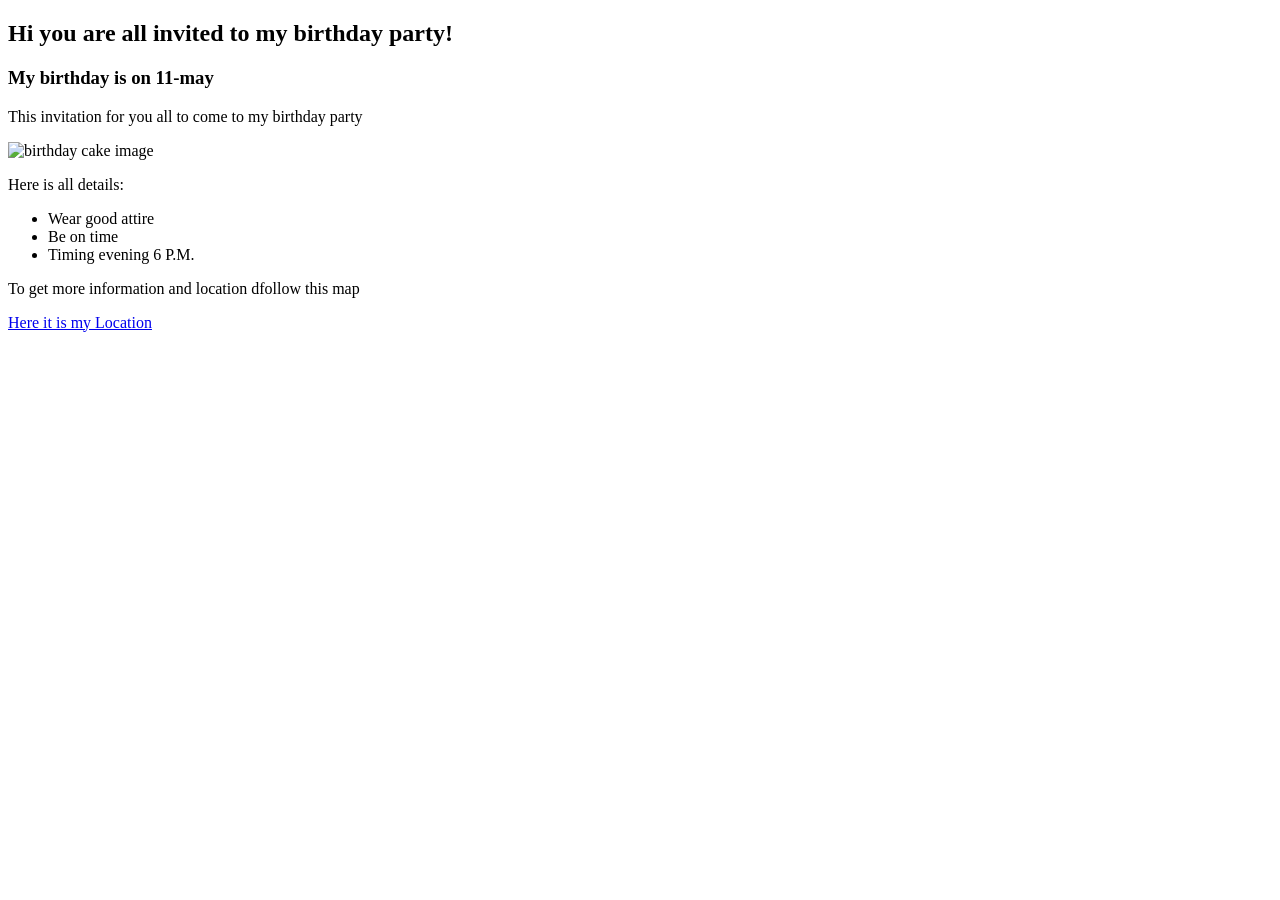
==== index.html @ 154627f6 "Add files via upload" ====
<!DOCTYPE html>
<html lang="en">

<head>
    <meta charset="UTF-8">
    <meta name="viewport" content="width=device-width, initial-scale=1.0">
    <title>Birthday Invite Project</title>
</head>

<body>
    <h2>Hi you are all invited to my birthday party!</h2>
    <h3>My birthday is on 11-may</h3>
    <p>This invitation for you all to come to my birthday party</p>
    <img src="https://raw.githubusercontent.com/appbrewery/webdev/main/birthday-cake3.4.jpeg" alt="birthday cake image">
    <p>Here is all details:</p>
    <ul>
        <li>Wear good attire</li>
        <li>Be on time</li>
        <li>Timing evening 6 P.M.</li>
    </ul>
    <p>To get more information and location dfollow this map</p>
    <a
        href="https://www.google.com/maps/@35.7040744,139.5577317,3a,75y,289.6h,87.01t,0.72r/data=!3m6!1e1!3m4!1sgT28ssf0BB2LxZ63JNcL1w!2e0!7i13312!8i6656">Here it is my Location</a>
</body>

</html>
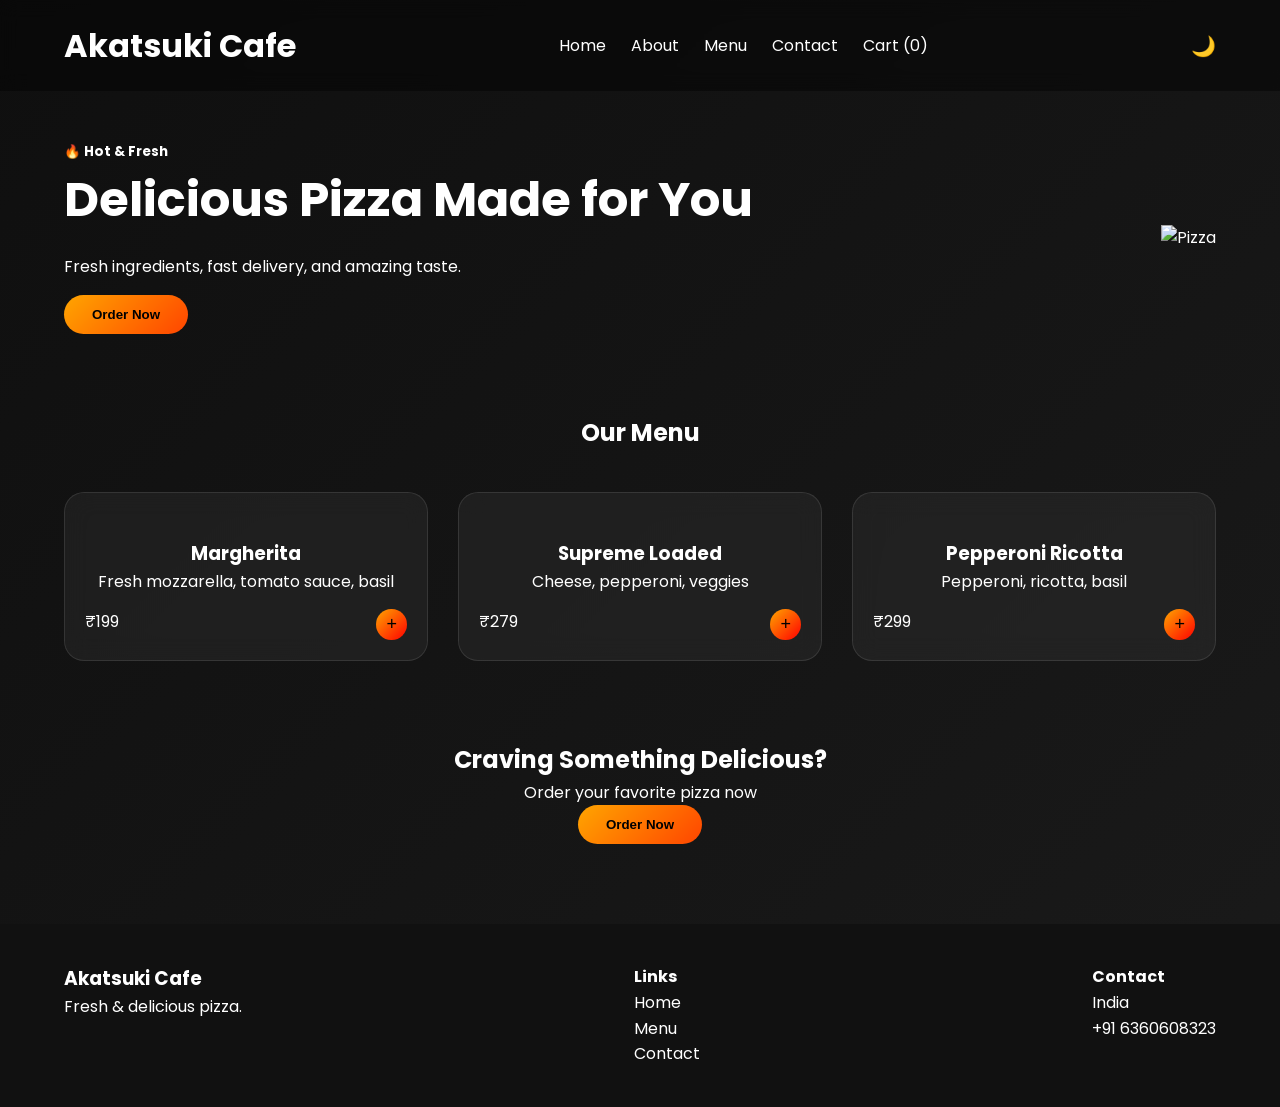
==== commit 20088299: "Add files via upload" ====
--- a/index.html
+++ b/index.html
@@ -1,26 +1,139 @@
-<!DOCTYPE html>
-<html lang="en">
-
-<head>
-    <meta charset="UTF-8">
-    <meta name="viewport" content="width=device-width, initial-scale=1.0">
-    <title>Birthday Invite Project</title>
-</head>
-
-<body>
-    <h2>Hi you are all invited to my birthday party!</h2>
-    <h3>My birthday is on 11-may</h3>
-    <p>This invitation for you all to come to my birthday party</p>
-    <img src="https://raw.githubusercontent.com/appbrewery/webdev/main/birthday-cake3.4.jpeg" alt="birthday cake image">
-    <p>Here is all details:</p>
-    <ul>
-        <li>Wear good attire</li>
-        <li>Be on time</li>
-        <li>Timing evening 6 P.M.</li>
-    </ul>
-    <p>To get more information and location dfollow this map</p>
-    <a
-        href="https://www.google.com/maps/@35.7040744,139.5577317,3a,75y,289.6h,87.01t,0.72r/data=!3m6!1e1!3m4!1sgT28ssf0BB2LxZ63JNcL1w!2e0!7i13312!8i6656">Here it is my Location</a>
-</body>
-
+<!DOCTYPE html>
+<html lang="en">
+
+<head>
+    <meta charset="UTF-8" />
+    <meta name="viewport" content="width=device-width, initial-scale=1.0" />
+    <title>Akatsuki Cafe</title>
+    <link rel="preconnect" href="https://fonts.googleapis.com" />
+    <link rel="preconnect" href="https://fonts.gstatic.com" crossorigin />
+    <link href="https://fonts.googleapis.com/css2?family=Poppins:wght@300;400;600&display=swap" rel="stylesheet" />
+    <link rel="stylesheet" href="style.css" />
+</head>
+
+<body>
+    <div id="loader">
+        <div class="spinner"></div>
+    </div>
+
+    <header class="navbar">
+        <div class="container nav-container">
+            <h1 class="logo"> Akatsuki Cafe</h1>
+
+            <nav>
+                <ul class="nav-links">
+                    <li><a href="#home">Home</a></li>
+                    <li><a href="#features">About</a></li>
+                    <li><a href="#menu">Menu</a></li>
+                    <li><a href="#contact">Contact</a></li>
+                    <li class="cart">Cart (<span id="cart-count">0</span>)</li>
+                </ul>
+            </nav>
+            <button id="theme-toggle">🌙</button>
+        </div>
+    </header>
+
+
+    <section class="hero" id="home">
+        <div class="container hero-container">
+
+            <div class="hero-left">
+                <h5>🔥 Hot & Fresh</h5>
+                <h2>Delicious Pizza Made for You</h2>
+                <p>Fresh ingredients, fast delivery, and amazing taste.</p>
+                <button class="btn">Order Now</button>
+            </div>
+
+            <div class="hero-right">
+                <img src="assets/images/seaford 1.png" alt="Pizza" />
+            </div>
+
+        </div>
+    </section>
+
+
+    <section class="menu" id="menu">
+        <h2 class="section-title">Our Menu</h2>
+
+        <div class="container card-grid">
+
+            <div class="card">
+                <img src="assets/images/pizza1.png" alt="">
+                <h3>Margherita</h3>
+                <p>Fresh mozzarella, tomato sauce, basil</p>
+                <div class="card-bottom">
+                    <span>₹199</span>
+                    <button class="add-btn">+</button>
+                </div>
+            </div>
+
+            <div class="card">
+                <img src="assets/images/pizza2.png" alt="">
+                <h3>Supreme Loaded</h3>
+                <p>Cheese, pepperoni, veggies</p>
+                <div class="card-bottom">
+                    <span>₹279</span>
+                    <button class="add-btn">+</button>
+                </div>
+            </div>
+
+            <div class="card">
+                <img src="assets/images/pizza3.png" alt="">
+                <h3>Pepperoni Ricotta</h3>
+                <p>Pepperoni, ricotta, basil</p>
+                <div class="card-bottom">
+                    <span>₹299</span>
+                    <button class="add-btn">+</button>
+                </div>
+            </div>
+
+        </div>
+    </section>
+
+
+    <section class="cta-section">
+        <h2>Craving Something Delicious?</h2>
+        <p>Order your favorite pizza now </p>
+        <button class="btn">Order Now</button>
+    </section>
+
+
+    <footer class="footer" id="contact">
+        <div class="container footer-grid">
+
+            <div>
+                <h3>Akatsuki Cafe</h3>
+                <p>Fresh & delicious pizza.</p>
+            </div>
+
+            <div>
+                <h4>Links</h4>
+                <p>Home</p>
+                <p>Menu</p>
+                <p>Contact</p>
+            </div>
+
+            <div>
+                <h4>Contact</h4>
+                <p>India</p>
+                <p>+91 6360608323</p>
+            </div>
+
+        </div>
+    </footer>
+
+    <div class="cart-modal" id="cartModal">
+        <div class="cart-content">
+            <span class="close-cart">&times;</span>
+            <h2>Your Cart</h2>
+            <div id="cart-items"></div>
+            <h3>Total: ₹<span id="cart-total">0</span></h3>
+        </div>
+    </div>
+    <script src="https://cdnjs.cloudflare.com/ajax/libs/gsap/3.12.2/gsap.min.js"></script>
+    <script src="https://cdnjs.cloudflare.com/ajax/libs/gsap/3.12.2/ScrollTrigger.min.js"></script>
+    <script src="script.js"></script>
+    <!-- <script src="cart.js"></script> -->
+</body>
+
 </html>
--- a/style.css
+++ b/style.css
@@ -0,0 +1,319 @@
+* {
+    margin: 0;
+    padding: 0;
+    box-sizing: border-box;
+}
+
+
+body {
+    font-family: "Poppins", sans-serif;
+    background: #0d0d0d;
+    color: white;
+    line-height: 1.6;
+}
+
+
+.container {
+    width: 90%;
+    max-width: 1200px;
+    margin: auto;
+}
+
+
+.navbar {
+    padding: 20px 0;
+}
+
+.nav-container {
+    display: flex;
+    justify-content: space-between;
+    align-items: center;
+}
+
+.nav-links {
+    display: flex;
+    gap: 25px;
+    list-style: none;
+}
+
+.nav-links a {
+    text-decoration: none;
+    color: white;
+    transition: 0.3s;
+}
+
+.nav-links a:hover {
+    color: orange;
+}
+
+
+.hero-container {
+    display: flex;
+    align-items: center;
+    justify-content: space-between;
+    margin-top: 50px;
+    gap: 40px;
+}
+
+.hero-left h2 {
+    font-size: 48px;
+}
+
+.hero-left p {
+    margin: 15px 0;
+}
+
+.btn {
+    background: orange;
+    border: none;
+    padding: 12px 25px;
+    border-radius: 25px;
+    cursor: pointer;
+    transition: 0.3s;
+}
+
+.btn:hover {
+    transform: scale(1.05);
+}
+
+
+.hero-right img {
+    width: 400px;
+    max-width: 100%;
+}
+
+
+.section-title {
+    text-align: center;
+    margin: 80px 0 40px;
+}
+
+.card-grid {
+    display: grid;
+    grid-template-columns: repeat(3, 1fr);
+    gap: 30px;
+}
+
+.card {
+    background: #1a1a1a;
+    padding: 20px;
+    border-radius: 15px;
+    text-align: center;
+    transition: 0.3s;
+}
+
+.card:hover {
+    transform: translateY(-10px);
+}
+
+.card img {
+    width: 150px;
+}
+
+.card-bottom {
+    display: flex;
+    justify-content: space-between;
+    margin-top: 15px;
+}
+
+.add-btn {
+    background: orange;
+    border: none;
+    padding: 5px 10px;
+    cursor: pointer;
+}
+
+
+.cta-section {
+    text-align: center;
+    margin: 80px 0;
+}
+
+
+.footer {
+    background: #111;
+    padding: 40px 0;
+}
+
+.footer-grid {
+    display: flex;
+    justify-content: space-between;
+}
+
+
+@media (max-width: 768px) {
+
+    .hero-container {
+        flex-direction: column;
+        text-align: center;
+    }
+
+    .card-grid {
+        grid-template-columns: 1fr;
+    }
+
+    .footer-grid {
+        flex-direction: column;
+        gap: 20px;
+    }
+}
+body {
+  font-family: "Poppins", sans-serif;
+  background: linear-gradient(135deg, #0f0f0f, #1a1a1a);
+  color: white;
+}
+
+
+.card {
+  background: rgba(255, 255, 255, 0.05);
+  backdrop-filter: blur(12px);
+  border-radius: 20px;
+  border: 1px solid rgba(255,255,255,0.1);
+  transition: 0.3s;
+}
+
+.card:hover {
+  transform: translateY(-12px) scale(1.02);
+  box-shadow: 0 20px 40px rgba(255, 165, 0, 0.2);
+}
+
+
+.btn {
+  background: linear-gradient(135deg, orange, #ff4500);
+  border: none;
+  padding: 12px 28px;
+  border-radius: 50px;
+  cursor: pointer;
+  transition: 0.3s;
+  font-weight: 600;
+}
+
+.btn:hover {
+  transform: scale(1.08);
+  box-shadow: 0 10px 25px rgba(255, 140, 0, 0.4);
+}
+
+
+.add-btn {
+  background: linear-gradient(135deg, orange, red);
+  border-radius: 50%;
+  font-size: 18px;
+  transition: 0.3s;
+}
+
+.add-btn:hover {
+  transform: scale(1.2);
+}
+
+.navbar {
+  background: rgba(0,0,0,0.4);
+  backdrop-filter: blur(10px);
+  position: sticky;
+  top: 0;
+  z-index: 100;
+}
+
+
+#loader {
+  position: fixed;
+  width: 100%;
+  height: 100%;
+  background: black;
+  display: flex;
+  justify-content: center;
+  align-items: center;
+  z-index: 999;
+}
+
+.spinner {
+  width: 50px;
+  height: 50px;
+  border: 5px solid gray;
+  border-top: 5px solid orange;
+  border-radius: 50%;
+  animation: spin 1s linear infinite;
+}
+
+@keyframes spin {
+  100% { transform: rotate(360deg); }
+}
+
+
+.cart-modal {
+  position: fixed;
+  top: 0;
+  right: -100%;
+  width: 350px;
+  height: 100%;
+  background: #111;
+  transition: 0.4s;
+  padding: 20px;
+  z-index: 200;
+}
+
+.cart-modal.active {
+  right: 0;
+}
+
+.close-cart {
+  cursor: pointer;
+  font-size: 24px;
+}
+
+
+.hamburger {
+  display: none;
+  font-size: 24px;
+  cursor: pointer;
+}
+
+@media(max-width:768px){
+  .nav-links {
+    position: absolute;
+    top: 70px;
+    right: -100%;
+    flex-direction: column;
+    background: #111;
+    width: 200px;
+    padding: 20px;
+    transition: 0.3s;
+  }
+
+  .nav-links.active {
+    right: 0;
+  }
+
+  .hamburger {
+    display: block;
+  }
+}
+
+.light-mode {
+  background: #f5f5f5;
+  color: black;
+}
+
+/* Light mode */
+body.light {
+  background: #ffffff;
+  color: #111;
+}
+
+/* Optional: fix cards/navbar in light */
+body.light .card {
+  background: rgba(0,0,0,0.05);
+  color: #111;
+}
+
+body.light .navbar {
+  background: rgba(255,255,255,0.6);
+}
+
+/* Toggle button style */
+#theme-toggle {
+  cursor: pointer;
+  border: none;
+  background: none;
+  font-size: 20px;
+  color: inherit;
+}
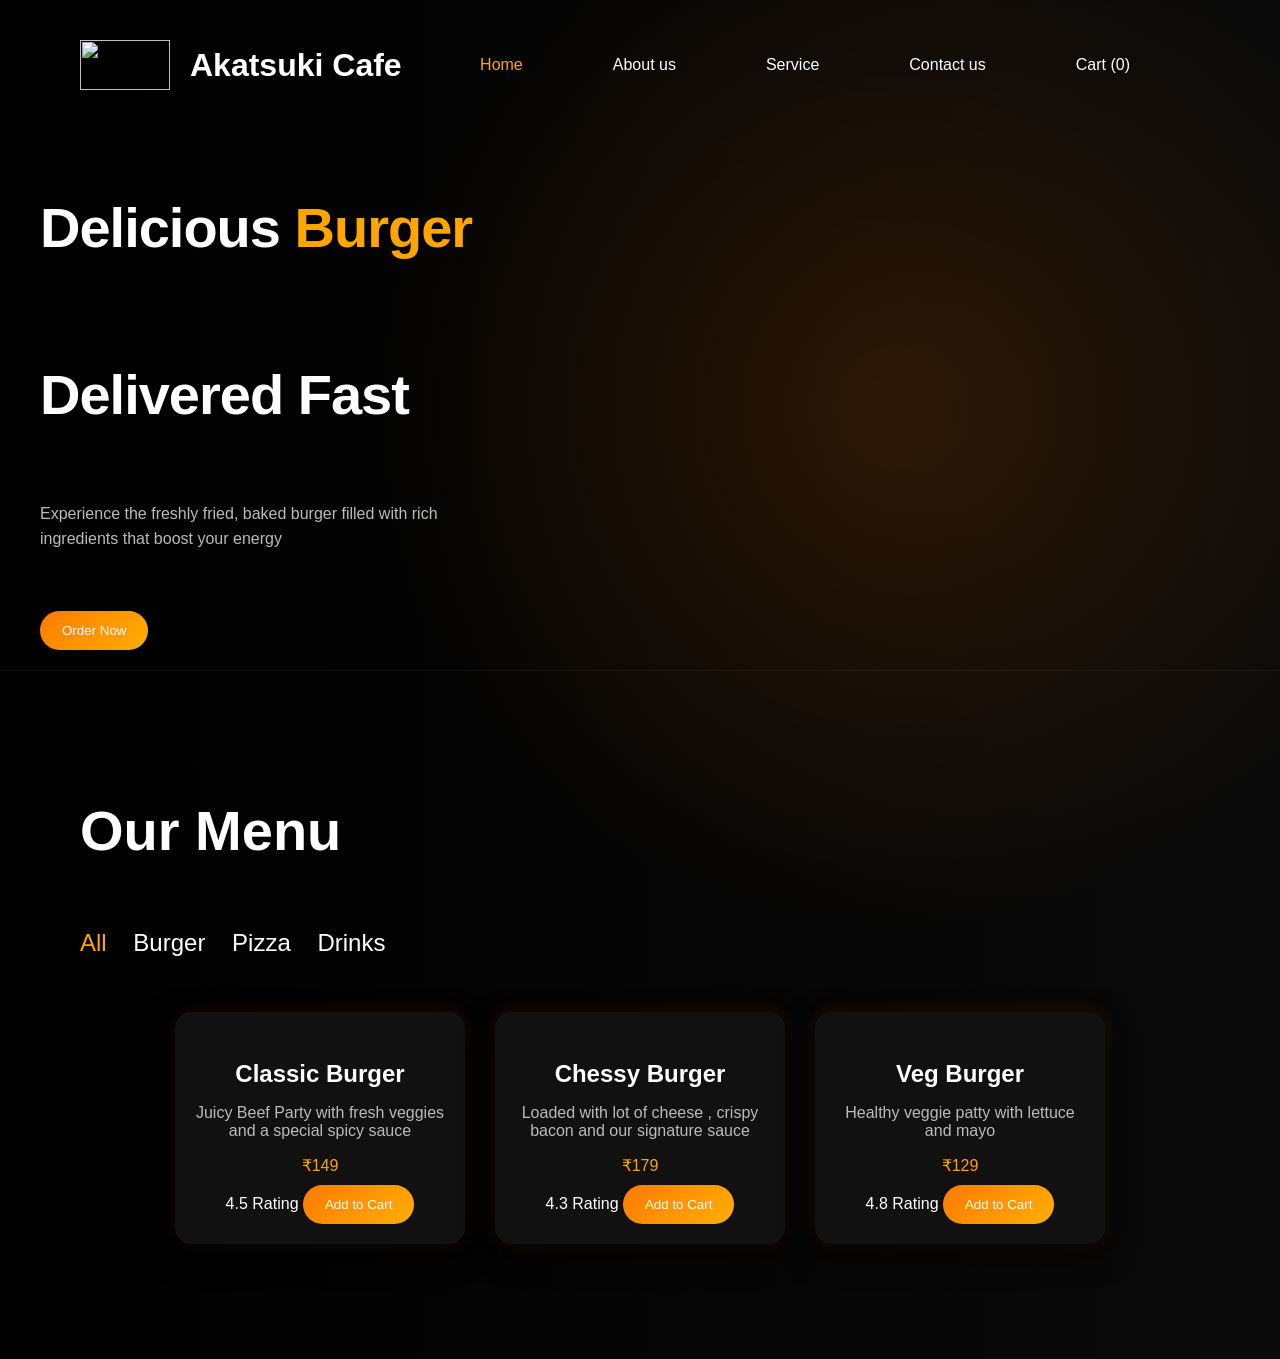
==== commit bf879e71: "Add files via upload" ====
--- a/index.html
+++ b/index.html
@@ -2,138 +2,91 @@
 <html lang="en">
 
 <head>
-    <meta charset="UTF-8" />
-    <meta name="viewport" content="width=device-width, initial-scale=1.0" />
+    <meta charset="UTF-8">
+    <meta name="viewport" content="width=device-width, initial-scale=1.0">
     <title>Akatsuki Cafe</title>
-    <link rel="preconnect" href="https://fonts.googleapis.com" />
-    <link rel="preconnect" href="https://fonts.gstatic.com" crossorigin />
-    <link href="https://fonts.googleapis.com/css2?family=Poppins:wght@300;400;600&display=swap" rel="stylesheet" />
-    <link rel="stylesheet" href="style.css" />
+    <link rel="stylesheet" href="style.css">
+    <style>
+        html {
+            scroll-behavior: smooth;
+        }
+    </style>
 </head>
 
 <body>
-    <div id="loader">
-        <div class="spinner"></div>
-    </div>
-
-    <header class="navbar">
-        <div class="container nav-container">
-            <h1 class="logo"> Akatsuki Cafe</h1>
-
-            <nav>
-                <ul class="nav-links">
-                    <li><a href="#home">Home</a></li>
-                    <li><a href="#features">About</a></li>
-                    <li><a href="#menu">Menu</a></li>
-                    <li><a href="#contact">Contact</a></li>
-                    <li class="cart">Cart (<span id="cart-count">0</span>)</li>
-                </ul>
-            </nav>
-            <button id="theme-toggle">🌙</button>
-        </div>
+    <header class="nav">
+        <nav class="navbar">
+            <div class="logo"><img src="./images/akatsuki symbol.png" alt="">
+                <h1>Akatsuki Cafe</h1>
+            </div>
+            <ul>
+                <li class="active">Home</li>
+                <li>About us</li>
+                <li>Service</li>
+                <li>Contact us</li>
+                <li>Cart (<span id="cart-count">0</span>)</li>
+            </ul>
+        </nav>
     </header>
-
-
-    <section class="hero" id="home">
-        <div class="container hero-container">
-
-            <div class="hero-left">
-                <h5>🔥 Hot & Fresh</h5>
-                <h2>Delicious Pizza Made for You</h2>
-                <p>Fresh ingredients, fast delivery, and amazing taste.</p>
-                <button class="btn">Order Now</button>
+    <section class="hero">
+        <div class="container">
+            <div class="left">
+                <h1>Delicious <span>Burger</span></h1>
+                <h1>Delivered Fast</h1>
+                <p>Experience the freshly fried, baked burger
+                    filled with rich ingredients that boost your energy</p>
+                <br>
+                <button class="cta">Order Now</button>
             </div>
-
-            <div class="hero-right">
-                <img src="assets/images/seaford 1.png" alt="Pizza" />
+            <div class="right">
+                <img src="./images/Burger.png" alt="">
             </div>
-
         </div>
     </section>
+    <section class="menu">
+        <h2>Our Menu</h2>
 
+        <div class="tabs">
+            <span class="active" data-filter="all">All</span>
+            <span data-filter="burger">Burger</span>
+            <span data-filter="pizza">Pizza</span>
+            <span data-filter="drinks">Drinks</span>
+        </div>
+        <div class="cards-content">
+            <div class="card" data-category="burger">
+                <img src="./images/Classic Burger.png" alt="">
+                <h2>Classic Burger</h2>
+                <p>Juicy Beef Party with fresh veggies
+                    and a special spicy sauce </p>
+                <span class="price">₹149</span>
+                <span class="rating">4.5 Rating</span>
+                <button class="cta">Add to Cart</button>
+            </div>
+            <div class="card" data-category="burger">
+                <img src="./images/Chessy Burger.png" alt="">
+                <h2>Chessy Burger</h2>
+                <p>Loaded with lot of cheese ,
+                    crispy bacon and our signature sauce </p>
+                <span class="price">₹179</span>
+                <span class="rating">4.3 Rating</span>
+                <button class="cta">Add to Cart</button>
+            </div>
+            <div class="card" data-category="burger">
+                <img src="./images/Veg Delight.png" alt="">
+                <h2>Veg Burger</h2>
+                <p>Healthy veggie patty
+                    with lettuce and mayo </p>
+                <span class="price">₹129</span>
+                <span class="rating">4.8 Rating</span>
+                <button class="cta">Add to Cart</button>
 
-    <section class="menu" id="menu">
-        <h2 class="section-title">Our Menu</h2>
-
-        <div class="container card-grid">
-
-            <div class="card">
-                <img src="assets/images/pizza1.png" alt="">
-                <h3>Margherita</h3>
-                <p>Fresh mozzarella, tomato sauce, basil</p>
-                <div class="card-bottom">
-                    <span>₹199</span>
-                    <button class="add-btn">+</button>
-                </div>
             </div>
-
-            <div class="card">
-                <img src="assets/images/pizza2.png" alt="">
-                <h3>Supreme Loaded</h3>
-                <p>Cheese, pepperoni, veggies</p>
-                <div class="card-bottom">
-                    <span>₹279</span>
-                    <button class="add-btn">+</button>
-                </div>
-            </div>
-
-            <div class="card">
-                <img src="assets/images/pizza3.png" alt="">
-                <h3>Pepperoni Ricotta</h3>
-                <p>Pepperoni, ricotta, basil</p>
-                <div class="card-bottom">
-                    <span>₹299</span>
-                    <button class="add-btn">+</button>
-                </div>
-            </div>
-
+            <p id="no-items" style="display:none; text-align:center; color:#bbb;">
+                No items available in this category
+            </p>
         </div>
-    </section>
-
-
-    <section class="cta-section">
-        <h2>Craving Something Delicious?</h2>
-        <p>Order your favorite pizza now </p>
-        <button class="btn">Order Now</button>
-    </section>
-
-
-    <footer class="footer" id="contact">
-        <div class="container footer-grid">
-
-            <div>
-                <h3>Akatsuki Cafe</h3>
-                <p>Fresh & delicious pizza.</p>
-            </div>
-
-            <div>
-                <h4>Links</h4>
-                <p>Home</p>
-                <p>Menu</p>
-                <p>Contact</p>
-            </div>
-
-            <div>
-                <h4>Contact</h4>
-                <p>India</p>
-                <p>+91 6360608323</p>
-            </div>
-
-        </div>
-    </footer>
-
-    <div class="cart-modal" id="cartModal">
-        <div class="cart-content">
-            <span class="close-cart">&times;</span>
-            <h2>Your Cart</h2>
-            <div id="cart-items"></div>
-            <h3>Total: ₹<span id="cart-total">0</span></h3>
-        </div>
-    </div>
-    <script src="https://cdnjs.cloudflare.com/ajax/libs/gsap/3.12.2/gsap.min.js"></script>
-    <script src="https://cdnjs.cloudflare.com/ajax/libs/gsap/3.12.2/ScrollTrigger.min.js"></script>
-    <script src="script.js"></script>
-    <!-- <script src="cart.js"></script> -->
+        <script src="script.js"></script>
+        <script src="cart.js"></script>
 </body>
 
 </html>
--- a/style.css
+++ b/style.css
@@ -1,319 +1,250 @@
-* {
-    margin: 0;
-    padding: 0;
+body {
+    margin: 0px;
+    padding: 0px;
     box-sizing: border-box;
-}
-
-
-body {
-    font-family: "Poppins", sans-serif;
-    background: #0d0d0d;
+    font-family: Arial, sans-serif;
+    background: radial-gradient(circle at 70% 30%, rgba(255, 120, 0, 0.15), transparent 40%),
+        linear-gradient(to right, #000, #0a0a0a);
+    color: #fff;
+}
+
+.navbar {
+    display: flex;
+    flex-direction: row;
+    flex-wrap: wrap;
+    justify-content: space-between;
+    align-items: center;
+    padding: 20px 80px;
+}
+
+.logo img {
+    height: 50px;
+    width: 90px;
+}
+
+.navbar ul {
+    display: flex;
+    flex-direction: row;
+    flex-wrap: wrap;
+    margin: 20px;
+    padding: 15px;
+    gap: 20px;
+}
+
+.navbar li {
+    list-style: none;
+    margin: 0px 20px;
+    padding: 0px 15px;
+    font-size: 16px;
+}
+
+.navbar li:hover {
+    color: orange;
+    cursor: pointer;
+}
+
+.logo {
+    display: flex;
+    flex-wrap: wrap;
+    align-items: center;
+    flex-direction: row;
+    gap: 20px;
+}
+
+.logo h1 {
+    font-size: 32px;
+}
+
+
+.navbar .active {
+    color: orange;
+}
+
+.container {
+    display: flex;
+    flex-direction: row;
+    flex-wrap: wrap;
+    justify-content: space-between;
+    align-items: center;
+    margin: auto;
+    padding: 15px;
+    /* border: white solid 2px; */
+    min-height: 510px;
+    max-width: 1200px;
+}
+
+.container h1 {
+    font-size: 56px;
+    line-height: 1.1;
+    letter-spacing: -1px;
+}
+
+.container span {
+    color: orange;
+}
+
+.container p {
+    margin: 15px 0;
+    color: #bbb;
+    font-size: 16px;
+    line-height: 1.6;
+    max-width: 420px;
+}
+
+.left {
+    display: flex;
+    flex-direction: column;
+    flex-wrap: wrap;
+    justify-content: space-between;
+    align-items: flex-start;
+    min-height: 500px;
+    /* border: white solid 2px; */
+}
+
+.right {
+    display: flex;
+    align-items: center;
+    flex-wrap: wrap;
+    flex-direction: row;
+    margin: 20px;
+    padding: 15px;
+}
+
+.right img {
+    max-width: 450px;
+    filter: drop-shadow(0px 20px 60px rgba(156, 103, 57, 0.833));
+}
+
+.cta {
     color: white;
-    line-height: 1.6;
-}
-
-
-.container {
-    width: 90%;
-    max-width: 1200px;
-    margin: auto;
-}
-
-
-.navbar {
-    padding: 20px 0;
-}
-
-.nav-container {
-    display: flex;
-    justify-content: space-between;
-    align-items: center;
-}
-
-.nav-links {
-    display: flex;
-    gap: 25px;
-    list-style: none;
-}
-
-.nav-links a {
-    text-decoration: none;
-    color: white;
-    transition: 0.3s;
-}
-
-.nav-links a:hover {
-    color: orange;
-}
-
-
-.hero-container {
-    display: flex;
-    align-items: center;
-    justify-content: space-between;
-    margin-top: 50px;
-    gap: 40px;
-}
-
-.hero-left h2 {
-    font-size: 48px;
-}
-
-.hero-left p {
-    margin: 15px 0;
-}
-
-.btn {
-    background: orange;
     border: none;
-    padding: 12px 25px;
     border-radius: 25px;
     cursor: pointer;
+    background: linear-gradient(135deg, #ff7b00, #ffae00);
+    padding: 12px 22px;
+    border-radius: 30px;
+    font-weight: 500;
+    transition: all 0.3s ease;
+}
+
+.cta:hover {
+    transform: translateY(-2px) scale(1.05);
+    box-shadow: 0 0 15px orange;
+}
+
+.card:hover {
+    transform: translateY(-8px);
     transition: 0.3s;
-}
-
-.btn:hover {
-    transform: scale(1.05);
-}
-
-
-.hero-right img {
-    width: 400px;
-    max-width: 100%;
-}
-
-
-.section-title {
+    box-shadow: 0 0 15px orange;
+}
+
+.menu {
+    padding: 80px;
+    display: flex;
+    flex-direction: column;
+    align-items: stretch;
+    justify-content: space-between;
+    flex-wrap: nowrap;
+    flex-wrap: nowrap;
+    border-top: 1px solid rgba(255, 255, 255, 0.05);
+}
+
+.tabs {
+    margin: 20px 0;
+    font-size: 24px;
+}
+
+.tabs span {
+    margin-right: 20px;
+    cursor: pointer;
+    transition: 0.3s;
+}
+
+.tabs span:hover {
+    color: orange;
+}
+
+.tabs .active {
+    color: orange;
+}
+
+.menu h2 {
+    font-size: 56px;
+}
+
+.cards-content {
+    gap: 30px;
+    display: flex;
+    flex-wrap: wrap;
+    align-items: center;
+    justify-content: center;
+    align-content: center;
+    margin: 20px;
+    padding: 15px;
+}
+
+.card {
+    background: #111;
+    padding: 20px;
+    border-radius: 16px;
+    width: 250px;
     text-align: center;
-    margin: 80px 0 40px;
-}
-
-.card-grid {
-    display: grid;
-    grid-template-columns: repeat(3, 1fr);
-    gap: 30px;
+
+    box-shadow:
+        0 10px 30px rgba(0, 0, 0, 0.6),
+        0 0 20px rgba(255, 120, 0, 0.1);
+
+    transition: all 0.3s ease;
+}
+
+.card img {
+    width: 120px;
+    transition: transform 0.3s ease;
+}
+
+.card:hover img {
+    transform: translateY(-10px) scale(1.05);
+}
+
+.card h2 {
+    margin: 10px 0;
+    font-size: 24px;
+}
+
+.card p {
+    font-size: 16px;
+    color: #bbb;
+}
+
+.price {
+    display: block;
+    margin: 10px 0;
+    color: orange;
 }
 
 .card {
-    background: #1a1a1a;
-    padding: 20px;
-    border-radius: 15px;
-    text-align: center;
-    transition: 0.3s;
-}
-
-.card:hover {
-    transform: translateY(-10px);
-}
-
-.card img {
-    width: 150px;
-}
-
-.card-bottom {
-    display: flex;
-    justify-content: space-between;
-    margin-top: 15px;
-}
-
-.add-btn {
-    background: orange;
-    border: none;
-    padding: 5px 10px;
-    cursor: pointer;
-}
-
-
-.cta-section {
-    text-align: center;
-    margin: 80px 0;
-}
-
-
-.footer {
-    background: #111;
-    padding: 40px 0;
-}
-
-.footer-grid {
-    display: flex;
-    justify-content: space-between;
-}
-
+    transition: all 0.3s ease;
+    opacity: 1;
+}
+
+.card.hide {
+    opacity: 0;
+    transform: scale(0.95);
+    pointer-events: none;
+}
 
 @media (max-width: 768px) {
-
-    .hero-container {
+    .container {
         flex-direction: column;
         text-align: center;
     }
 
-    .card-grid {
-        grid-template-columns: 1fr;
+    .left {
+        align-items: center;
     }
 
-    .footer-grid {
+    .navbar {
         flex-direction: column;
-        gap: 20px;
+        gap: 10px;
     }
-}
-body {
-  font-family: "Poppins", sans-serif;
-  background: linear-gradient(135deg, #0f0f0f, #1a1a1a);
-  color: white;
-}
-
-
-.card {
-  background: rgba(255, 255, 255, 0.05);
-  backdrop-filter: blur(12px);
-  border-radius: 20px;
-  border: 1px solid rgba(255,255,255,0.1);
-  transition: 0.3s;
-}
-
-.card:hover {
-  transform: translateY(-12px) scale(1.02);
-  box-shadow: 0 20px 40px rgba(255, 165, 0, 0.2);
-}
-
-
-.btn {
-  background: linear-gradient(135deg, orange, #ff4500);
-  border: none;
-  padding: 12px 28px;
-  border-radius: 50px;
-  cursor: pointer;
-  transition: 0.3s;
-  font-weight: 600;
-}
-
-.btn:hover {
-  transform: scale(1.08);
-  box-shadow: 0 10px 25px rgba(255, 140, 0, 0.4);
-}
-
-
-.add-btn {
-  background: linear-gradient(135deg, orange, red);
-  border-radius: 50%;
-  font-size: 18px;
-  transition: 0.3s;
-}
-
-.add-btn:hover {
-  transform: scale(1.2);
-}
-
-.navbar {
-  background: rgba(0,0,0,0.4);
-  backdrop-filter: blur(10px);
-  position: sticky;
-  top: 0;
-  z-index: 100;
-}
-
-
-#loader {
-  position: fixed;
-  width: 100%;
-  height: 100%;
-  background: black;
-  display: flex;
-  justify-content: center;
-  align-items: center;
-  z-index: 999;
-}
-
-.spinner {
-  width: 50px;
-  height: 50px;
-  border: 5px solid gray;
-  border-top: 5px solid orange;
-  border-radius: 50%;
-  animation: spin 1s linear infinite;
-}
-
-@keyframes spin {
-  100% { transform: rotate(360deg); }
-}
-
-
-.cart-modal {
-  position: fixed;
-  top: 0;
-  right: -100%;
-  width: 350px;
-  height: 100%;
-  background: #111;
-  transition: 0.4s;
-  padding: 20px;
-  z-index: 200;
-}
-
-.cart-modal.active {
-  right: 0;
-}
-
-.close-cart {
-  cursor: pointer;
-  font-size: 24px;
-}
-
-
-.hamburger {
-  display: none;
-  font-size: 24px;
-  cursor: pointer;
-}
-
-@media(max-width:768px){
-  .nav-links {
-    position: absolute;
-    top: 70px;
-    right: -100%;
-    flex-direction: column;
-    background: #111;
-    width: 200px;
-    padding: 20px;
-    transition: 0.3s;
-  }
-
-  .nav-links.active {
-    right: 0;
-  }
-
-  .hamburger {
-    display: block;
-  }
-}
-
-.light-mode {
-  background: #f5f5f5;
-  color: black;
-}
-
-/* Light mode */
-body.light {
-  background: #ffffff;
-  color: #111;
-}
-
-/* Optional: fix cards/navbar in light */
-body.light .card {
-  background: rgba(0,0,0,0.05);
-  color: #111;
-}
-
-body.light .navbar {
-  background: rgba(255,255,255,0.6);
-}
-
-/* Toggle button style */
-#theme-toggle {
-  cursor: pointer;
-  border: none;
-  background: none;
-  font-size: 20px;
-  color: inherit;
 }
